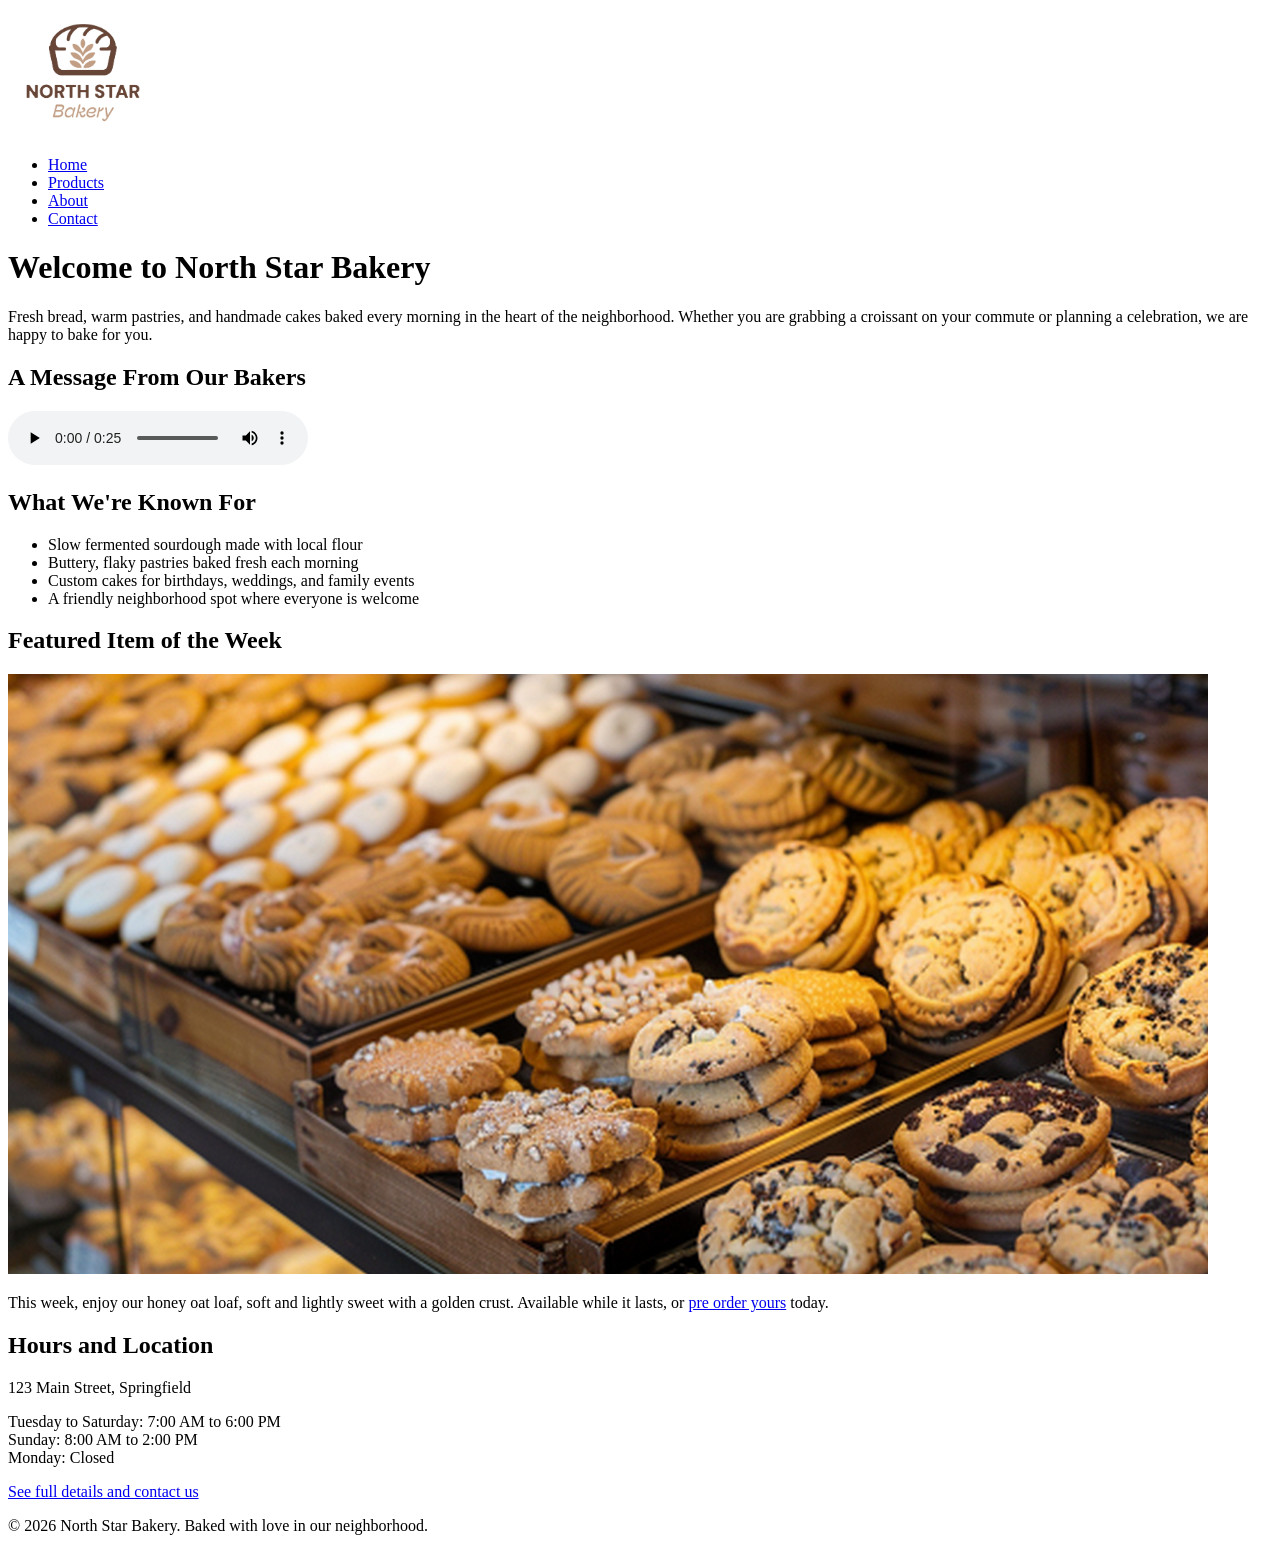
==== index.html @ 69ec63c7 "Add North Star Bakery site with four pages and media" ====
<!DOCTYPE html>
<html lang="en">
<head>
  <meta charset="UTF-8">
  <meta name="viewport" content="width=device-width, initial-scale=1.0">
  <title>North Star Bakery | Home</title>
</head>
<body>
  <header>
    <img src="images/bakery-logo_c.png" alt="North Star Bakery logo" width="150">
    <nav>
      <ul>
        <li><a href="index.html">Home</a></li>
        <li><a href="products.html">Products</a></li>
        <li><a href="about.html">About</a></li>
        <li><a href="contact.html">Contact</a></li>
      </ul>
    </nav>
  </header>

  <main>
    <h1>Welcome to North Star Bakery</h1>
    <p>Fresh bread, warm pastries, and handmade cakes baked every morning in the heart of the neighborhood. Whether you are grabbing a croissant on your commute or planning a celebration, we are happy to bake for you.</p>

    <section>
      <h2>A Message From Our Bakers</h2>
      <audio controls>
        <source src="media/bakery-welcome_c.mp3" type="audio/mpeg">
        Your browser does not support the audio element. Please visit our <a href="about.html">About page</a> to learn more about us.
      </audio>
    </section>

    <section>
      <h2>What We're Known For</h2>
      <ul>
        <li>Slow fermented sourdough made with local flour</li>
        <li>Buttery, flaky pastries baked fresh each morning</li>
        <li>Custom cakes for birthdays, weddings, and family events</li>
        <li>A friendly neighborhood spot where everyone is welcome</li>
      </ul>
    </section>

    <section>
      <h2>Featured Item of the Week</h2>
      <picture>
        <source media="(min-width: 800px)" srcset="images/bakery-feature-large_c.png">
        <img src="images/bakery-feature-small_c.png" alt="Featured bakery item of the week">
      </picture>
      <p>This week, enjoy our honey oat loaf, soft and lightly sweet with a golden crust. Available while it lasts, or <a href="contact.html">pre order yours</a> today.</p>
    </section>

    <section>
      <h2>Hours and Location</h2>
      <p>123 Main Street, Springfield</p>
      <p>Tuesday to Saturday: 7:00 AM to 6:00 PM<br>
      Sunday: 8:00 AM to 2:00 PM<br>
      Monday: Closed</p>
      <p><a href="contact.html">See full details and contact us</a></p>
    </section>
  </main>

  <footer>
    <p>&copy; 2026 North Star Bakery. Baked with love in our neighborhood.</p>
  </footer>
</body>
</html>
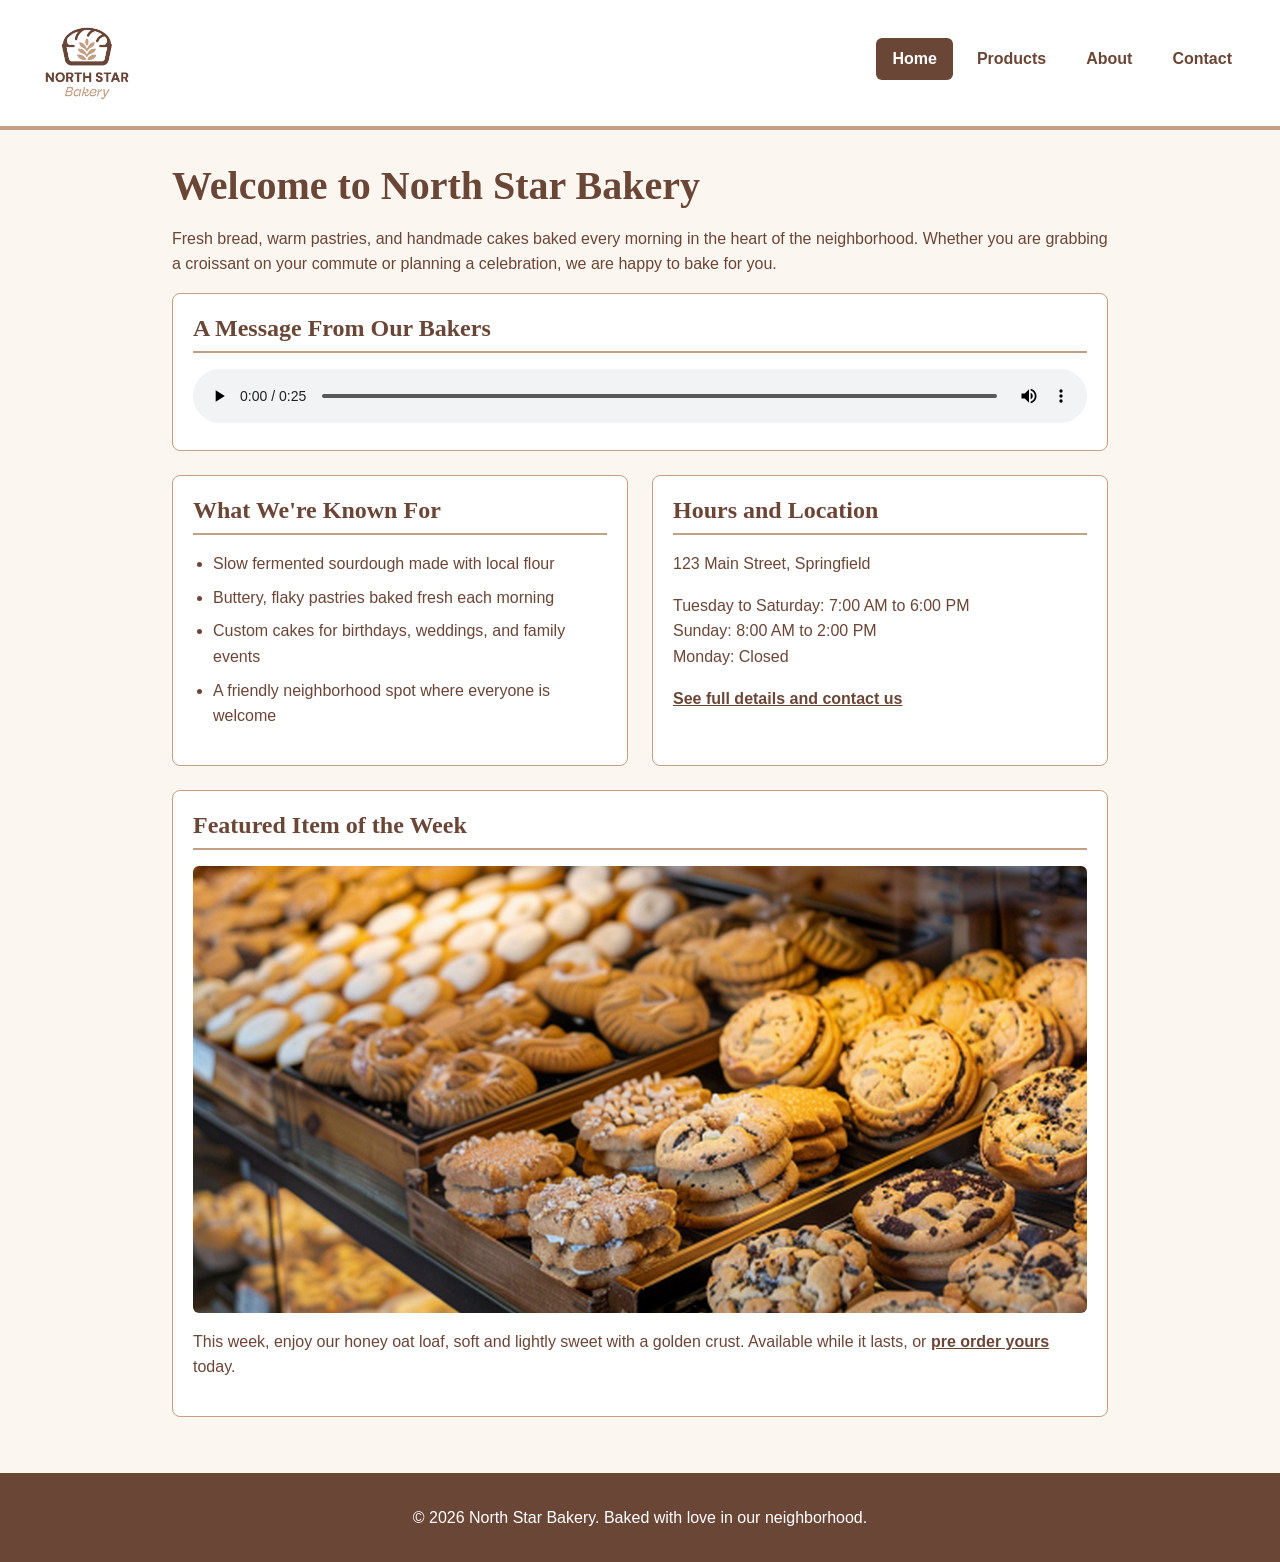
==== commit 4e9f38de: "Add CSS styles for North Star Bakery site" ====
--- a/index.html
+++ b/index.html
@@ -4,13 +4,14 @@
   <meta charset="UTF-8">
   <meta name="viewport" content="width=device-width, initial-scale=1.0">
   <title>North Star Bakery | Home</title>
+  <link rel="stylesheet" href="css/styles.css">
 </head>
 <body>
   <header>
     <img src="images/bakery-logo_c.png" alt="North Star Bakery logo" width="150">
     <nav>
       <ul>
-        <li><a href="index.html">Home</a></li>
+        <li><a href="index.html" aria-current="page">Home</a></li>
         <li><a href="products.html">Products</a></li>
         <li><a href="about.html">About</a></li>
         <li><a href="contact.html">Contact</a></li>
@@ -30,15 +31,26 @@
       </audio>
     </section>
 
-    <section>
-      <h2>What We're Known For</h2>
-      <ul>
-        <li>Slow fermented sourdough made with local flour</li>
-        <li>Buttery, flaky pastries baked fresh each morning</li>
-        <li>Custom cakes for birthdays, weddings, and family events</li>
-        <li>A friendly neighborhood spot where everyone is welcome</li>
-      </ul>
-    </section>
+    <div class="columns">
+      <section>
+        <h2>What We're Known For</h2>
+        <ul>
+          <li>Slow fermented sourdough made with local flour</li>
+          <li>Buttery, flaky pastries baked fresh each morning</li>
+          <li>Custom cakes for birthdays, weddings, and family events</li>
+          <li>A friendly neighborhood spot where everyone is welcome</li>
+        </ul>
+      </section>
+
+      <section>
+        <h2>Hours and Location</h2>
+        <p>123 Main Street, Springfield</p>
+        <p>Tuesday to Saturday: 7:00 AM to 6:00 PM<br>
+        Sunday: 8:00 AM to 2:00 PM<br>
+        Monday: Closed</p>
+        <p><a href="contact.html">See full details and contact us</a></p>
+      </section>
+    </div>
 
     <section>
       <h2>Featured Item of the Week</h2>
@@ -48,15 +60,6 @@
       </picture>
       <p>This week, enjoy our honey oat loaf, soft and lightly sweet with a golden crust. Available while it lasts, or <a href="contact.html">pre order yours</a> today.</p>
     </section>
-
-    <section>
-      <h2>Hours and Location</h2>
-      <p>123 Main Street, Springfield</p>
-      <p>Tuesday to Saturday: 7:00 AM to 6:00 PM<br>
-      Sunday: 8:00 AM to 2:00 PM<br>
-      Monday: Closed</p>
-      <p><a href="contact.html">See full details and contact us</a></p>
-    </section>
   </main>
 
   <footer>
--- a/css/styles.css
+++ b/css/styles.css
@@ -0,0 +1,219 @@
+:root {
+  --brown: #6a4637;
+  --tan: #c49f84;
+  --cream: #fbf6f0;
+  --white: #ffffff;
+}
+
+* {
+  box-sizing: border-box;
+}
+
+body {
+  margin: 0;
+  font-family: Arial, Helvetica, sans-serif;
+  font-size: 1rem;
+  line-height: 1.6;
+  color: var(--brown);
+  background-color: var(--cream);
+}
+
+h1,
+h2,
+legend {
+  font-family: Georgia, "Times New Roman", serif;
+  line-height: 1.2;
+}
+
+h1 {
+  font-size: 2rem;
+  margin: 0 0 1rem;
+}
+
+h2 {
+  font-size: 1.5rem;
+  margin: 0 0 1rem;
+  padding-bottom: 0.5rem;
+  border-bottom: 2px solid var(--tan);
+}
+
+a {
+  color: var(--brown);
+  font-weight: bold;
+}
+
+img,
+video {
+  display: block;
+  max-width: 100%;
+  height: auto;
+}
+
+audio {
+  width: 100%;
+}
+
+header {
+  display: flex;
+  flex-direction: column;
+  align-items: center;
+  gap: 1rem;
+  padding: 1rem;
+  background-color: var(--white);
+  border-bottom: 4px solid var(--tan);
+}
+
+header img {
+  width: 110px;
+}
+
+nav ul {
+  display: flex;
+  flex-wrap: wrap;
+  justify-content: center;
+  gap: 0.5rem;
+  margin: 0;
+  padding: 0;
+  list-style: none;
+}
+
+nav a {
+  display: block;
+  padding: 0.5rem 1rem;
+  border-radius: 6px;
+  text-decoration: none;
+}
+
+nav a:hover,
+nav a[aria-current="page"] {
+  background-color: var(--brown);
+  color: var(--white);
+}
+
+main {
+  max-width: 1000px;
+  margin: 0 auto;
+  padding: 1.5rem 1rem;
+}
+
+section {
+  margin-bottom: 1.5rem;
+  padding: 1.25rem;
+  background-color: var(--white);
+  border: 1px solid var(--tan);
+  border-radius: 8px;
+}
+
+main > img {
+  margin-bottom: 1.5rem;
+  border-radius: 8px;
+}
+
+section img {
+  margin-bottom: 1rem;
+  border-radius: 6px;
+}
+
+ul {
+  padding-left: 1.25rem;
+}
+
+li {
+  margin-bottom: 0.5rem;
+}
+
+.columns {
+  display: flex;
+  flex-direction: column;
+}
+
+figure {
+  margin: 0;
+}
+
+figcaption {
+  font-style: italic;
+  text-align: center;
+}
+
+form p {
+  margin: 0 0 1rem;
+}
+
+fieldset {
+  margin: 0 0 1.5rem;
+  padding: 1rem;
+  border: 1px solid var(--tan);
+  border-radius: 6px;
+}
+
+legend {
+  padding: 0 0.5rem;
+  font-size: 1.2rem;
+  font-weight: bold;
+}
+
+label {
+  display: block;
+  margin-bottom: 0.25rem;
+  font-weight: bold;
+}
+
+input,
+select,
+textarea {
+  width: 100%;
+  padding: 0.6rem;
+  font-family: inherit;
+  font-size: 1rem;
+  color: var(--brown);
+  border: 1px solid var(--tan);
+  border-radius: 4px;
+}
+
+button {
+  padding: 0.75rem 1.5rem;
+  font-size: 1rem;
+  font-weight: bold;
+  color: var(--white);
+  background-color: var(--brown);
+  border: none;
+  border-radius: 6px;
+  cursor: pointer;
+}
+
+address {
+  font-style: normal;
+}
+
+footer {
+  padding: 1rem;
+  text-align: center;
+  color: var(--white);
+  background-color: var(--brown);
+}
+
+@media (min-width: 768px) {
+  header {
+    flex-direction: row;
+    justify-content: space-between;
+    padding: 1rem 2rem;
+  }
+
+  h1 {
+    font-size: 2.5rem;
+  }
+
+  main {
+    padding: 2rem;
+  }
+
+  .columns {
+    flex-direction: row;
+    gap: 1.5rem;
+  }
+
+  .columns section {
+    flex: 1;
+  }
+}
